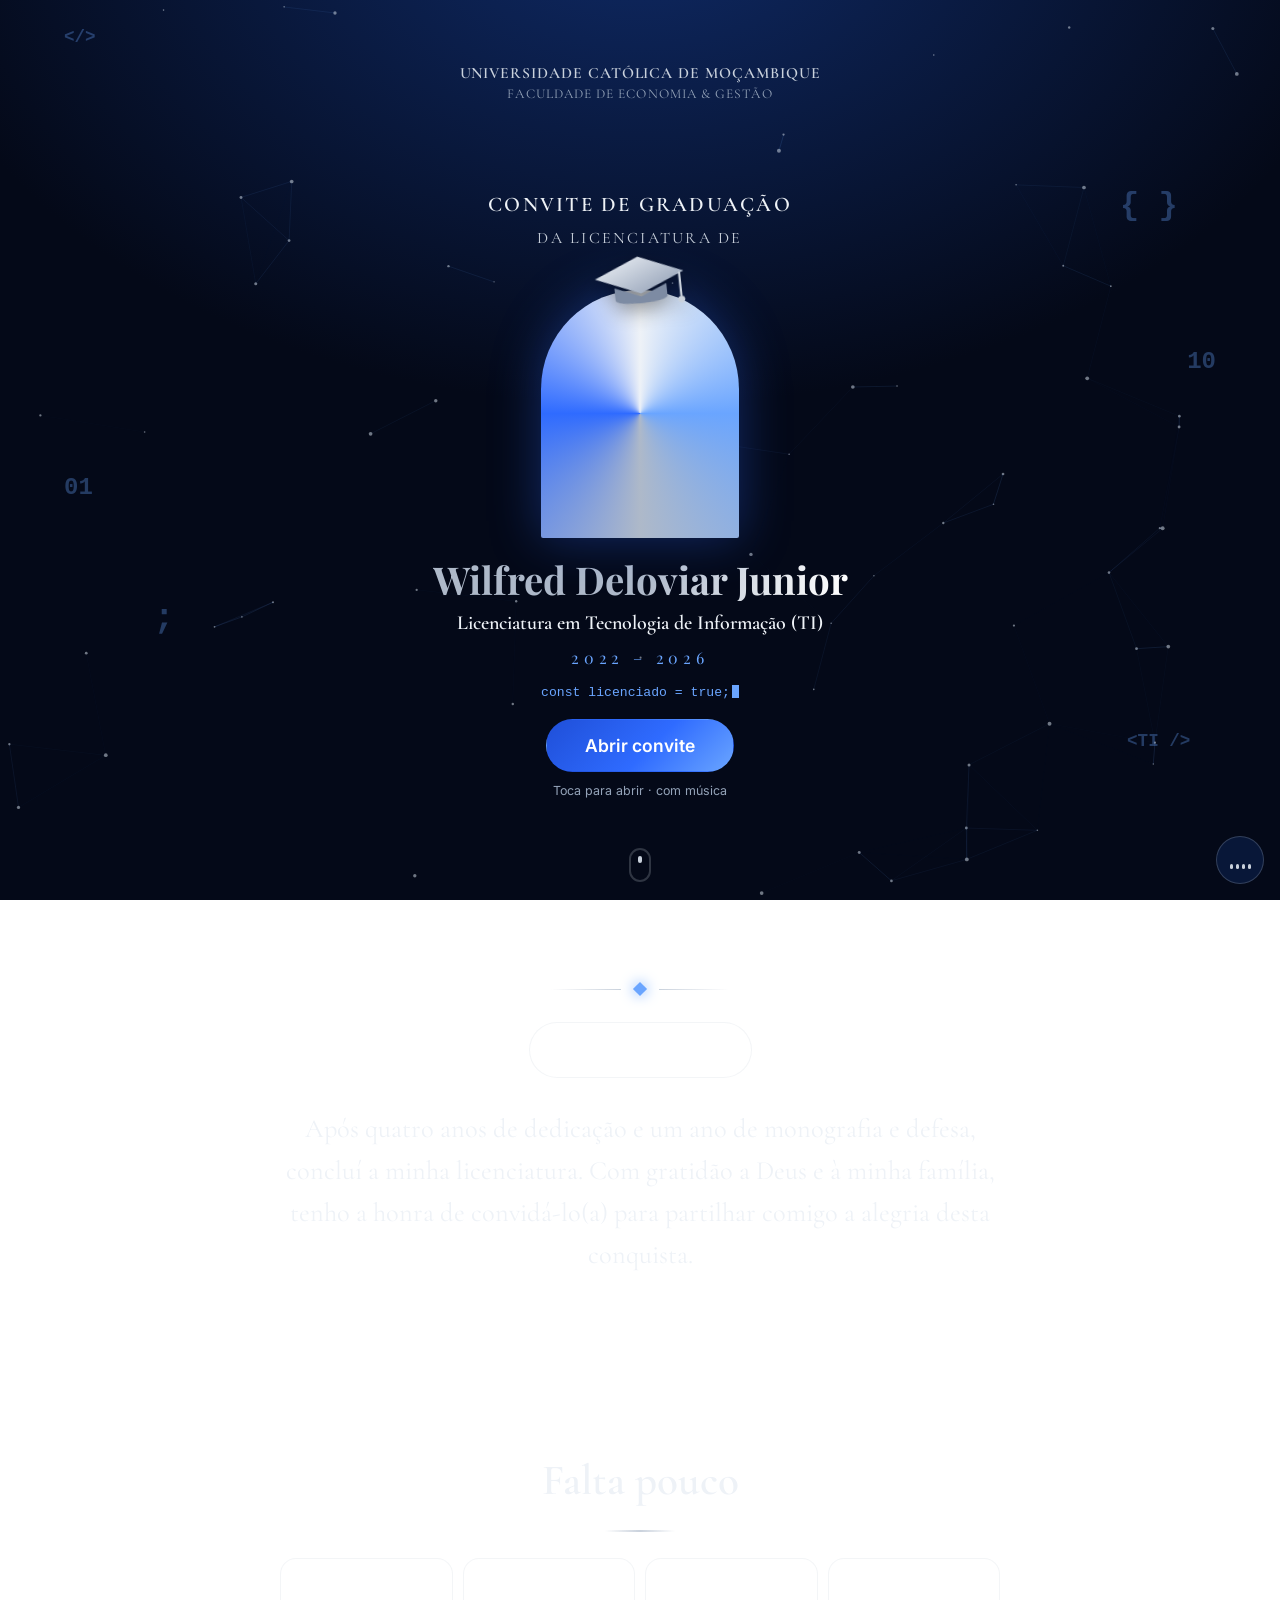
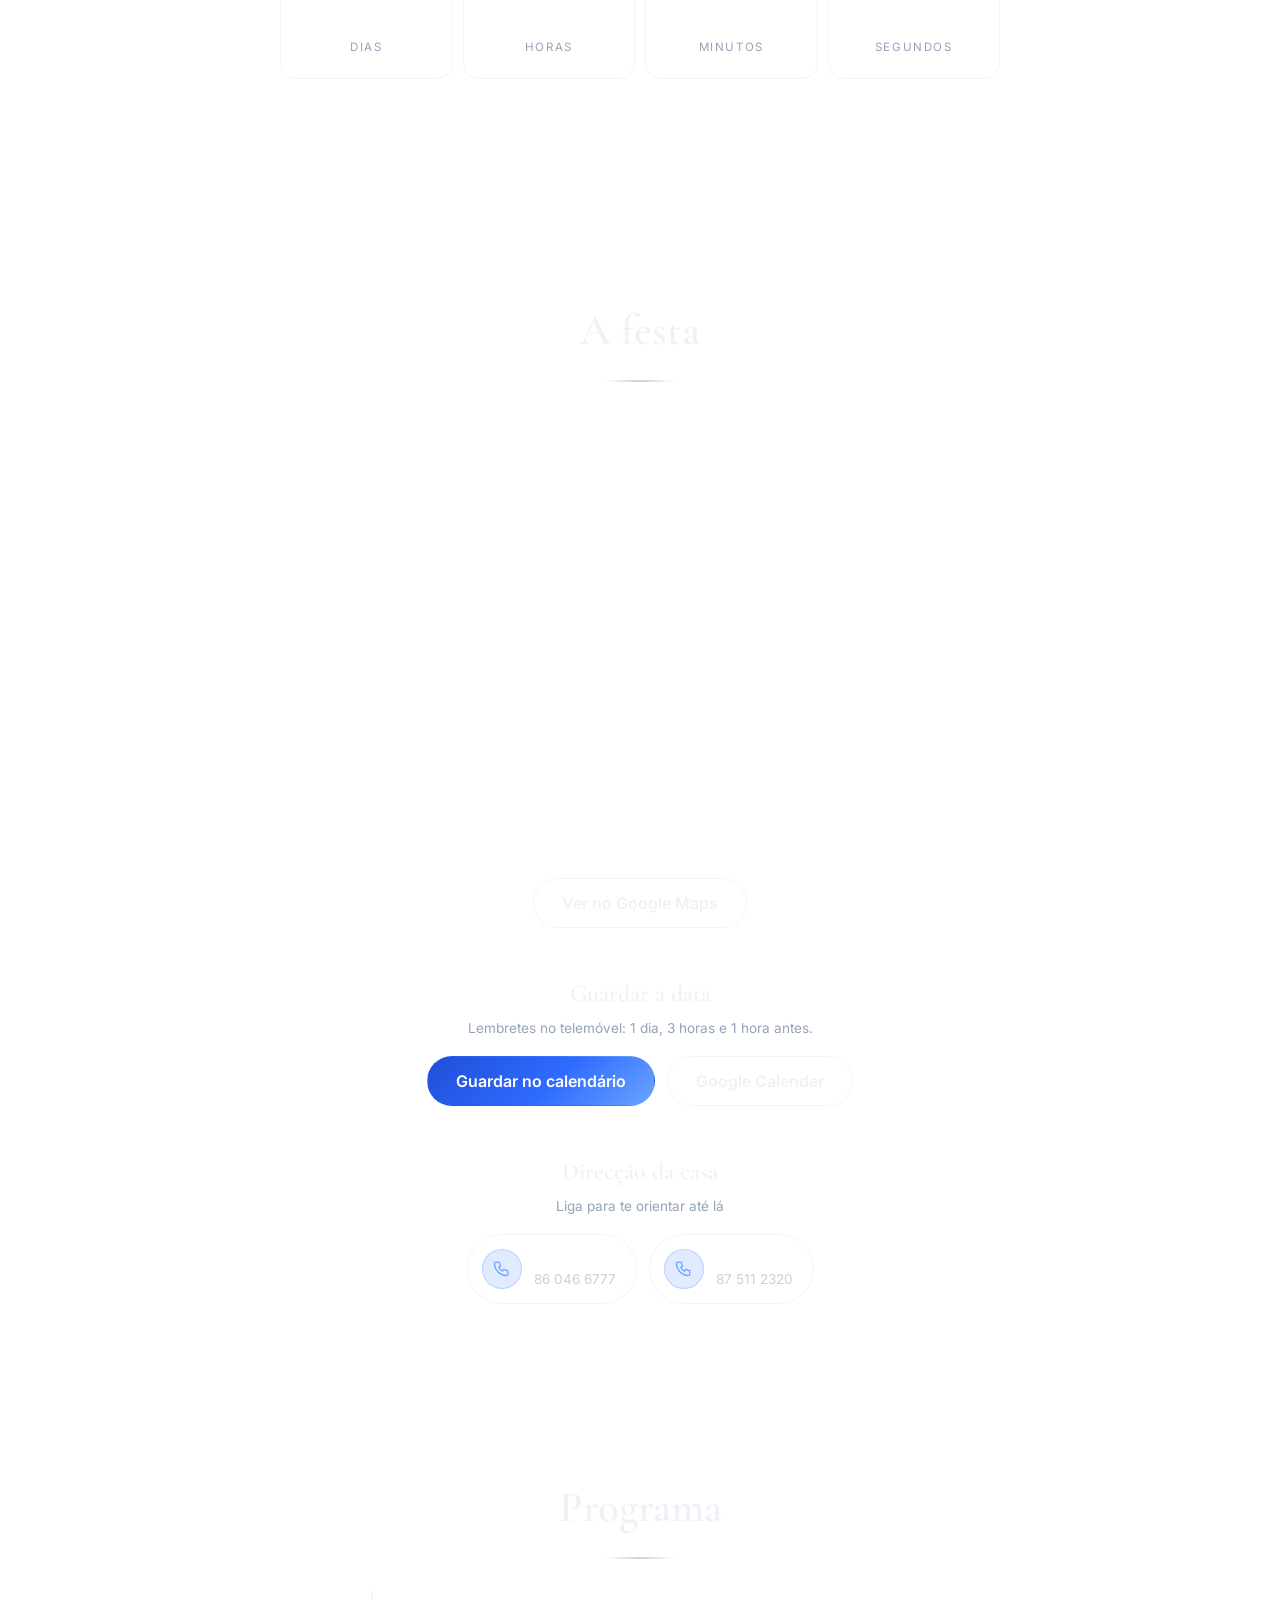
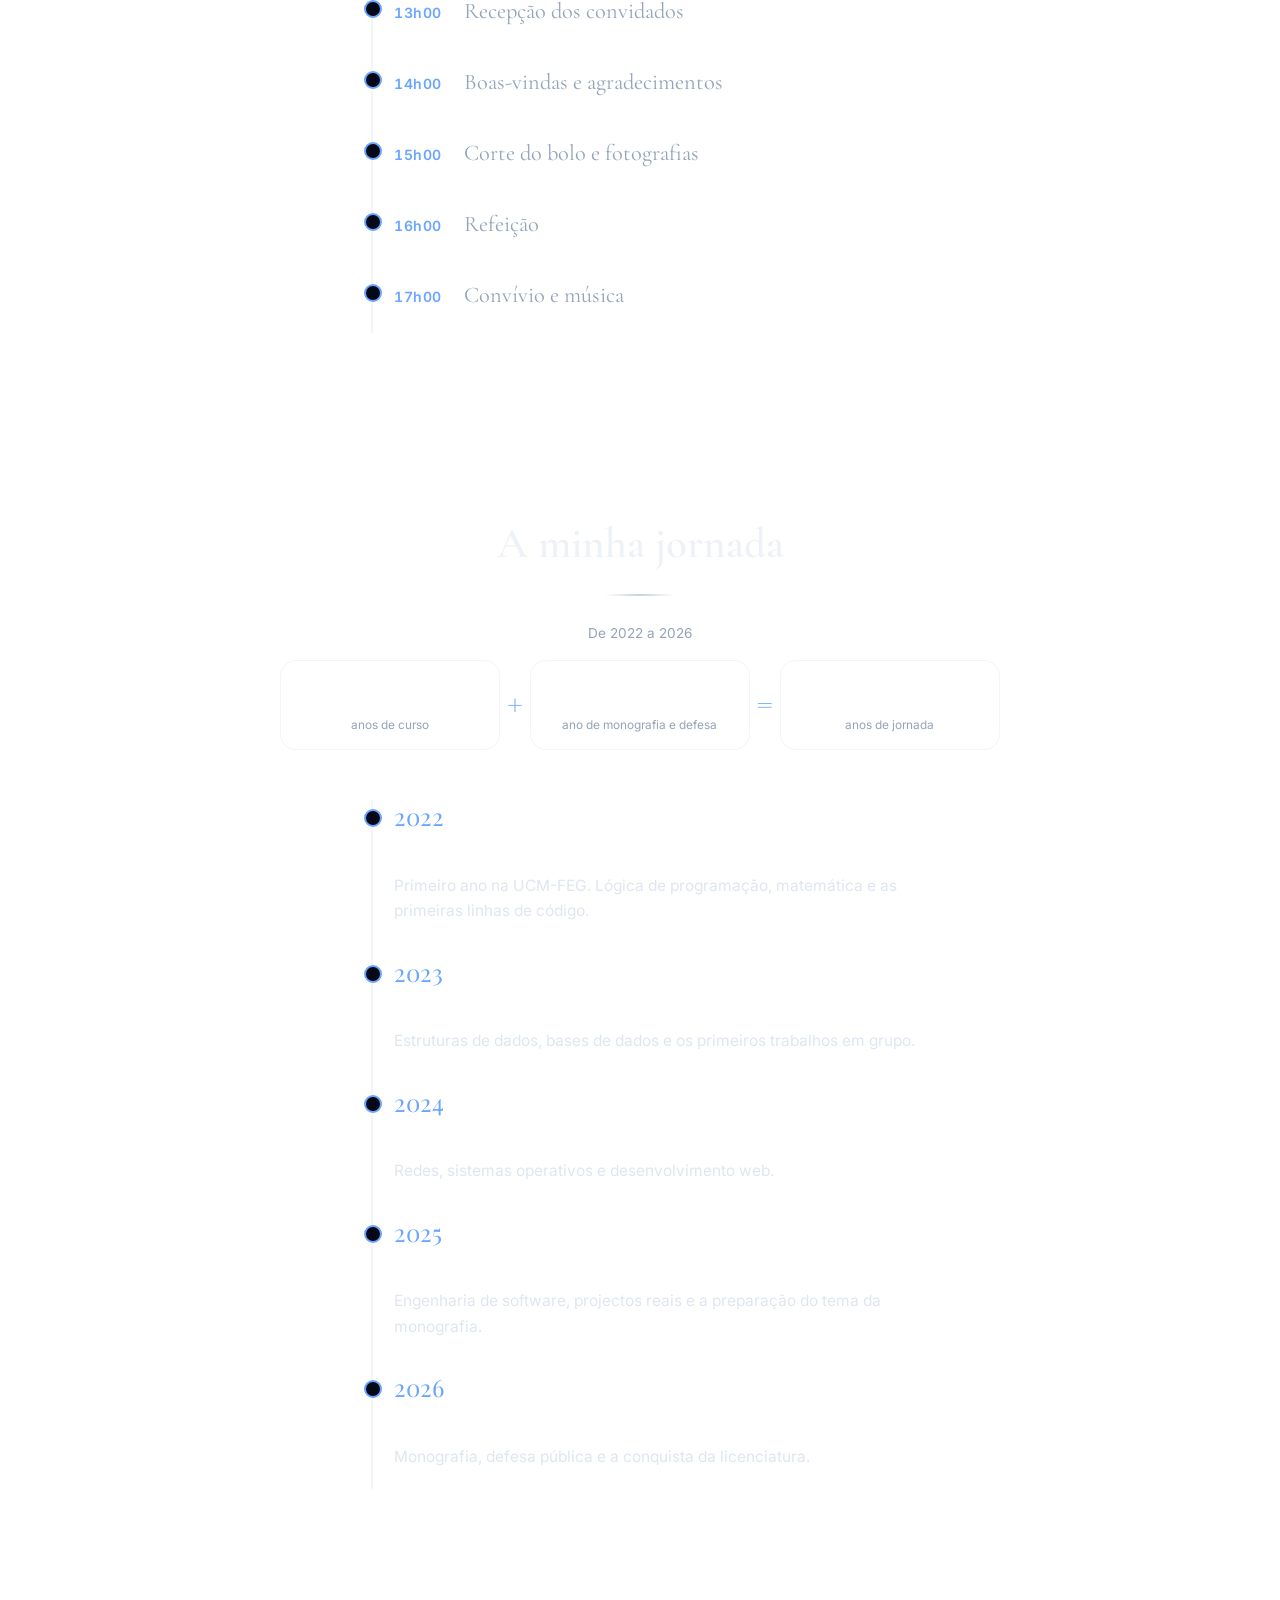
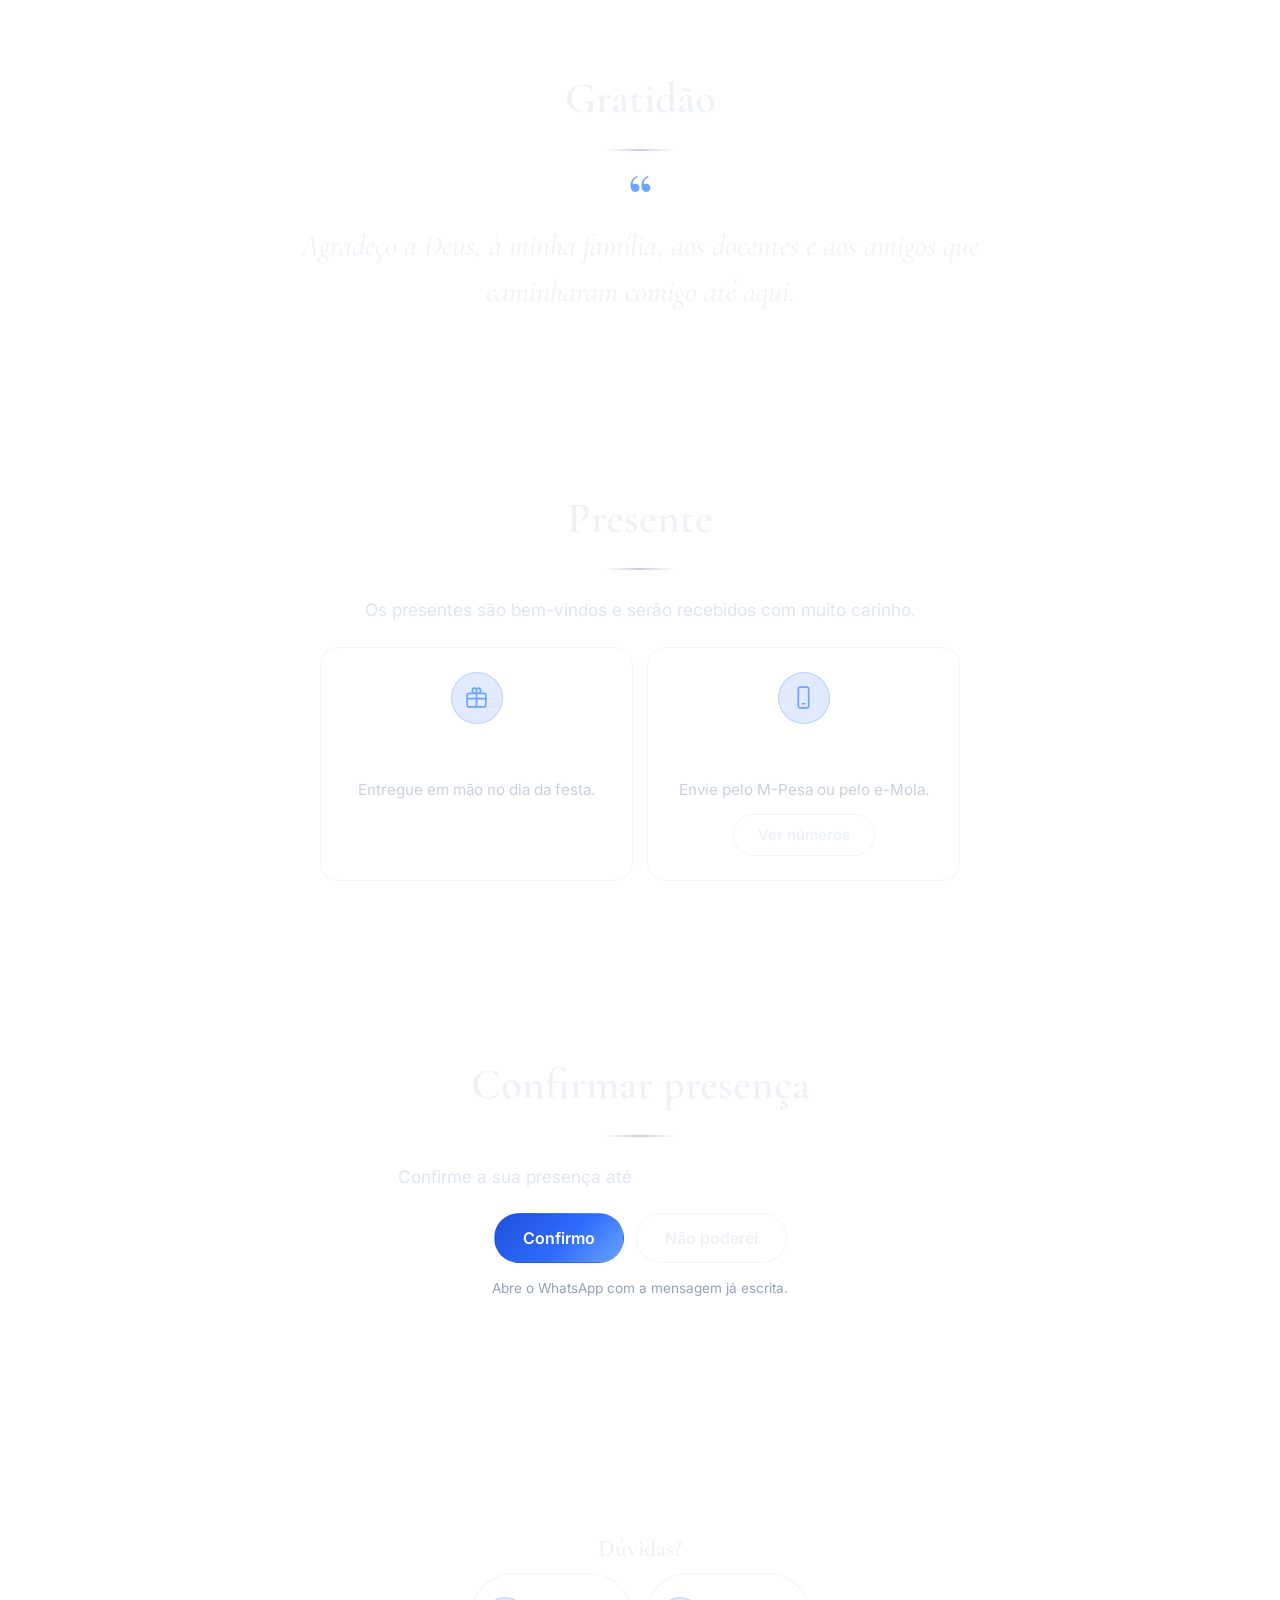
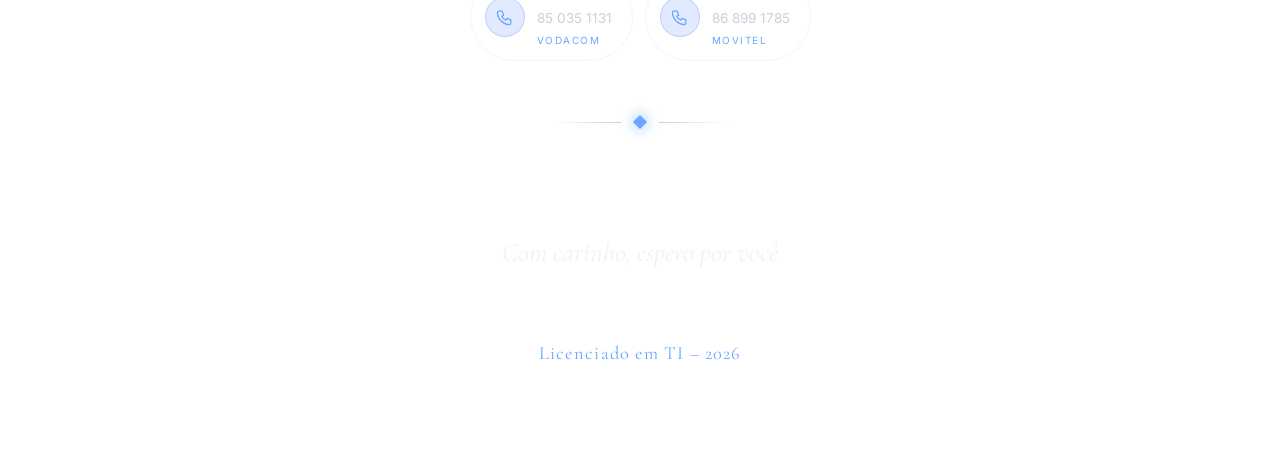
==== index.html @ 7000f52e "Add files via upload" ====
<!DOCTYPE html>
<html lang="pt">
<head>
<meta charset="utf-8">
<meta name="viewport" content="width=device-width, initial-scale=1, viewport-fit=cover">
<title>Convite de Graduação · Wilfred Deloviar Junior</title>
<meta name="description" content="Convite para a festa de graduação de Wilfred Deloviar Junior · Licenciatura em Tecnologia de Informação · UCM-FEG · Sábado, 17 de Outubro de 2026.">
<meta name="theme-color" content="#040918">
<meta name="robots" content="noindex, nofollow">
<meta property="og:type" content="website">
<meta property="og:locale" content="pt_PT">
<meta property="og:title" content="Convite de Graduação · Wilfred Deloviar Junior">
<meta property="og:description" content="Vem celebrar comigo a minha licenciatura em Tecnologia de Informação · Sábado, 17 de Outubro de 2026.">
<meta property="og:image" content="https://graduacao-wilfred.vercel.app/assets/og.png">
<meta property="og:image:width" content="1200">
<meta property="og:image:height" content="630">
<meta name="twitter:card" content="summary_large_image">
<link rel="preconnect" href="https://fonts.googleapis.com">
<link rel="preconnect" href="https://fonts.gstatic.com" crossorigin>
<link href="https://fonts.googleapis.com/css2?family=Cormorant+Garamond:wght@500;600;700&family=Inter:wght@400;500;600&family=Playfair+Display:wght@600;700&display=swap" rel="stylesheet">
<link rel="stylesheet" href="style.css">
</head>
<body>

<div class="progress"><i id="prog"></i></div>
<canvas id="bg" aria-hidden="true"></canvas>
<canvas id="confetti" aria-hidden="true"></canvas>
<audio id="audio" loop preload="auto"></audio>

<button class="music" id="musicBtn" hidden aria-label="Ligar ou desligar a música">
  <span class="eq"><i></i><i></i><i></i><i></i></span>
</button>

<!-- ============ PORTAS (só aparecem na transição da capa para o convite) ============ -->
<div class="portas" id="portas" aria-hidden="true">
  <div class="luz"><i class="brilho"></i><i class="feixe"></i></div>
  <div class="porta esq"><i class="puxador"></i></div>
  <div class="porta dir"><i class="puxador"></i></div>
  <i class="flash"></i>
</div>

<!-- ============ 1. CAPA (página inicial) ============ -->
<section class="capa" id="capa">
  <span class="ti ti-float t1">&lt;/&gt;</span>
  <span class="ti ti-float t2">{ }</span>
  <span class="ti ti-float t3">01</span>
  <span class="ti ti-float t4">&lt;TI /&gt;</span>
  <span class="ti ti-float t5">;</span>
  <span class="ti ti-float t6">10</span>

  <div class="capa-inner">
    <p class="inst-top"><span id="capaUni"></span><span id="capaFac"></span></p>
    <img class="logo" id="logo" alt="Logo da Universidade Católica de Moçambique">
    <p class="kicker"><span id="capaTitulo1"></span><span id="capaTitulo2"></span></p>

    <div class="moldura-wrap">
      <svg class="capelo" viewBox="0 0 120 80" aria-hidden="true">
        <defs>
          <linearGradient id="gc" x1="0" y1="0" x2="1" y2="1">
            <stop offset="0" stop-color="#eef2f7"/><stop offset="1" stop-color="#8d9bb2"/>
          </linearGradient>
        </defs>
        <path d="M26 44v16c0 9 68 9 68 0V44L60 58z" fill="#7d8ba3"/>
        <polygon points="60,6 118,30 60,54 2,30" fill="url(#gc)"/>
        <path d="M112 32v30" stroke="#c9d1dc" stroke-width="3" stroke-linecap="round"/>
        <circle cx="112" cy="67" r="4.5" fill="#c9d1dc"/>
      </svg>
      <div class="moldura"><img class="foto" id="fotoFormal" alt="Wilfred Deloviar Junior"></div>
    </div>

    <h1 class="nome shimmer" id="capaNome"></h1>
    <p class="curso" id="capaCurso"></p>
    <p class="anos" id="capaAnos"></p>
    <p class="ti codeline"><span id="codeline"></span><i class="cursor"></i></p>

    <button class="btn primary grande" id="abrir" type="button"><span>Abrir convite</span></button>
    <p class="hint">Toca para abrir · com música</p>
  </div>
  <div class="scroll-hint" aria-hidden="true"><i></i></div>
</section>

<main id="conteudo">

  <!-- ============ 2. CONVIDADO + ABERTURA ============ -->
  <section class="sec" id="convidado">
    <div class="ornamento reveal" aria-hidden="true"><i></i><b></b><i></i></div>
    <p class="guest reveal" style="--d:.1s"><span class="guest-label" id="guestLabel">Convidado:</span> <strong id="guestNome"></strong></p>
    <p class="abertura reveal" style="--d:.25s" id="abertura"></p>
  </section>

  <!-- ============ 3. CONTAGEM DECRESCENTE ============ -->
  <section class="sec" id="contagem">
    <h2 class="titulo reveal">Falta pouco</h2>
    <div class="cd reveal" style="--d:.15s" id="cdWrap">
      <div><b id="cdD">00</b><small>dias</small></div>
      <div><b id="cdH">00</b><small>horas</small></div>
      <div><b id="cdM">00</b><small>minutos</small></div>
      <div><b id="cdS">00</b><small>segundos</small></div>
    </div>
    <p class="feito" id="cdDone" hidden>A festa já começou!</p>
  </section>

  <!-- ============ 4. DATA, HORA E LOCAL ============ -->
  <section class="sec" id="detalhes">
    <h2 class="titulo reveal">A festa</h2>

    <div class="bilhete">
      <div class="tile tile-data reveal" style="--d:.05s">
        <small>Data</small>
        <span class="semana" id="dSemana"></span>
        <b class="dia" id="dDia"></b>
        <span class="mes" id="dMes"></span>
      </div>
      <div class="tile tile-hora reveal" style="--d:.15s">
        <small>Hora</small>
        <b class="hora" id="dHora"></b>
        <span class="mes">Início da festa</span>
      </div>
      <div class="tile tile-local reveal" style="--d:.25s">
        <small>Local</small>
        <ol class="rota tl" id="dRota"></ol>
      </div>
    </div>

    <div class="acoes reveal" style="--d:.1s;margin-top:22px">
      <a class="btn" id="mapaBtn" target="_blank" rel="noopener">Ver no Google Maps</a>
    </div>

    <h3 class="sub reveal">Guardar a data</h3>
    <p class="mini reveal" id="lembreteTexto"></p>
    <div class="acoes reveal">
      <button class="btn primary" id="btnCal" type="button"><span>Guardar no calendário</span></button>
      <a class="btn" id="btnGcal" target="_blank" rel="noopener">Google Calendar</a>
    </div>

    <h3 class="sub reveal">Direcção da casa</h3>
    <p class="mini reveal">Liga para te orientar até lá</p>
    <div class="contactos" id="contDirecao"></div>
  </section>

  <!-- ============ 5. PROGRAMA ============ -->
  <section class="sec" id="programa">
    <h2 class="titulo reveal">Programa</h2>
    <ol class="tl" id="progLista"></ol>
  </section>

  <!-- ============ 6. A MINHA JORNADA ============ -->
  <section class="sec" id="jornada">
    <h2 class="titulo reveal">A minha jornada</h2>
    <p class="mini reveal">De 2022 a 2026</p>
    <div class="stats" id="stats"></div>
    <div class="tl" id="jornadaLista"></div>
  </section>

  <!-- ============ 7. AGRADECIMENTO ============ -->
  <section class="sec" id="agradecimento">
    <h2 class="titulo reveal">Gratidão</h2>
    <p class="citacao reveal" style="--d:.15s" id="agradTexto"></p>
  </section>

  <!-- ============ 8. PRESENTE ============ -->
  <section class="sec" id="presente">
    <h2 class="titulo reveal">Presente</h2>
    <p class="texto reveal" style="--d:.1s" id="presenteTexto"></p>
    <div class="opcoes">
      <div class="opcao reveal" style="--d:.15s">
        <span class="ic"><svg viewBox="0 0 24 24"><rect x="3" y="8" width="18" height="13" rx="2"/><path d="M12 8v13M3 13h18M12 8c-2.5 0-4-1-4-2.5S9 3 10.5 3C12 3 12 5.5 12 8zM12 8c2.5 0 4-1 4-2.5S15 3 13.5 3C12 3 12 5.5 12 8z"/></svg></span>
        <b id="presFisTitulo"></b>
        <p id="presFisTexto"></p>
      </div>
      <div class="opcao reveal" style="--d:.25s">
        <span class="ic"><svg viewBox="0 0 24 24"><rect x="7" y="2" width="10" height="20" rx="2"/><path d="M11 18h2"/></svg></span>
        <b id="presDigTitulo"></b>
        <p id="presDigTexto"></p>
        <button class="btn" id="btnPresente" type="button" aria-expanded="false"><span id="presDigBotao"></span></button>
      </div>
    </div>
    <div class="pay" id="pay"></div>
  </section>

  <!-- ============ 9. CONFIRMAR PRESENÇA ============ -->
  <section class="sec" id="rsvp">
    <h2 class="titulo reveal">Confirmar presença</h2>
    <p class="texto reveal" style="--d:.1s"><span id="rsvpTexto"></span> <strong id="rsvpPrazo"></strong></p>
    <div class="botoes reveal" style="--d:.2s">
      <a class="btn primary" id="btnSim" target="_blank" rel="noopener">Confirmo</a>
      <a class="btn" id="btnNao" target="_blank" rel="noopener">Não poderei</a>
    </div>
    <p class="mini reveal" style="--d:.3s">Abre o WhatsApp com a mensagem já escrita.</p>
  </section>

  <!-- ============ 10. CONTACTOS E FIM ============ -->
  <section class="sec" id="fim">
    <h3 class="sub reveal">Dúvidas?</h3>
    <div class="contactos" id="contDuvidas"></div>
    <div class="ornamento reveal" aria-hidden="true"><i></i><b></b><i></i></div>
    <p class="final reveal" id="fraseFinal"></p>
    <p class="despedida reveal" id="despedida"></p>
    <div class="assin reveal" id="rodape"></div>
  </section>

</main>

<script src="config.js"></script>
<script src="app.js"></script>
</body>
</html>
---- style.css ----
/* ===== Convite de Graduação · azul escuro e prata ===== */
:root{
  --navy:#040918; --navy2:#0a1a3f; --blue:#2f6bff; --blue2:#6aa5ff;
  --silver:#c9d1dc; --silver2:#eef2f7; --ink:#dfe6f0; --muted:#94a3b8;
  --card:rgba(255,255,255,.05); --line:rgba(201,209,220,.22);
  --serif:'Cormorant Garamond',Georgia,serif;
  --display:'Playfair Display',Georgia,serif;
  --sans:'Inter',system-ui,-apple-system,'Segoe UI',sans-serif;
}
*{box-sizing:border-box;margin:0;padding:0}
html{scroll-behavior:smooth;overflow-x:clip}
body{
  background:radial-gradient(1200px 800px at 50% -10%,#0f2a66 0,var(--navy) 62%) fixed;
  color:var(--ink);font-family:var(--sans);line-height:1.65;
  overflow-x:clip;-webkit-font-smoothing:antialiased;
}
img{max-width:100%;display:block}
a{color:inherit}

#bg,#confetti{position:fixed;inset:0;width:100%;height:100%;pointer-events:none}
#bg{z-index:0}
#confetti{z-index:130}

.progress{position:fixed;top:0;left:0;right:0;height:3px;z-index:50;background:transparent}
.progress i{display:block;height:100%;width:0;background:linear-gradient(90deg,var(--blue),var(--silver2))}

/* ---------- toques de TI (desligam com toquesTI:false) ---------- */
body:not(.com-ti) .ti{display:none!important}
.ti-float{
  position:absolute;font-family:ui-monospace,Menlo,Consolas,monospace;
  color:rgba(106,165,255,.32);font-size:1.5rem;font-weight:600;
  animation:float 7s ease-in-out infinite;pointer-events:none;
}
.t1{top:2.5%;left:5%;font-size:1.1rem}.t2{top:20%;right:8%;animation-delay:-2s;font-size:2rem}
.t3{top:52%;left:5%;animation-delay:-4s}.t4{bottom:16%;right:7%;animation-delay:-1s;font-size:1.1rem}
.t5{bottom:28%;left:12%;animation-delay:-3s;font-size:2.2rem}.t6{top:38%;right:5%;animation-delay:-5s}
.codeline{
  font-family:ui-monospace,Menlo,Consolas,monospace;font-size:.82rem;
  color:var(--blue2);min-height:1.4em;margin-top:2px;
}
.cursor{display:inline-block;width:7px;height:1em;background:var(--blue2);margin-left:2px;vertical-align:-2px;animation:blink 1s steps(1) infinite}

/* ---------- capa (página inicial) ---------- */
.capa{
  position:relative;z-index:1;min-height:100svh;display:flex;align-items:center;justify-content:center;
  text-align:center;padding:30px 20px 64px;overflow:hidden;
}
.capa-inner{max-width:560px;width:100%;display:flex;flex-direction:column;align-items:center;gap:9px;animation:subir 1s cubic-bezier(.2,.7,.2,1) both}
.logo{width:68px;height:68px;object-fit:contain;filter:drop-shadow(0 4px 16px rgba(47,107,255,.5));animation:float 5s ease-in-out infinite}
.kicker{display:flex;flex-direction:column;align-items:center;gap:2px;font-family:var(--serif);letter-spacing:.14em;text-transform:uppercase;color:var(--silver);white-space:nowrap}
.kicker span:first-child{font-size:clamp(.95rem,4.8vw,1.3rem);font-weight:600;color:var(--silver2)}
.kicker span:last-child{font-size:clamp(.78rem,3.6vw,1rem)}

.moldura-wrap{position:relative;margin:30px 0 4px}
.capelo{position:absolute;top:-38px;left:50%;width:92px;z-index:3;transform:translateX(-50%) rotate(-6deg);animation:capfloat 4s ease-in-out infinite;filter:drop-shadow(0 6px 10px rgba(0,0,0,.45))}
.moldura{
  position:relative;width:min(52vw,220px,22svh);aspect-ratio:4/5;overflow:hidden;
  border-radius:999px 999px 20px 20px;box-shadow:0 0 50px rgba(47,107,255,.35);
}
.moldura::before{
  content:"";position:absolute;inset:-50%;
  background:conic-gradient(from 0deg,#eef2f7,#6aa5ff,#aeb9c9,#2f6bff,#eef2f7);
  animation:rot 7s linear infinite;
}
.foto{position:absolute;inset:4px;width:calc(100% - 8px);height:calc(100% - 8px);object-fit:cover;border-radius:996px 996px 16px 16px;background:#0a1a3f}

.nome{font-family:var(--display);font-size:clamp(1.15rem,5.9vw,2.4rem);line-height:1.15;font-weight:700;margin-top:6px;white-space:nowrap}
.shimmer{
  background:linear-gradient(100deg,#aeb9c9 20%,#ffffff 40%,#aeb9c9 60%);background-size:250% 100%;
  -webkit-background-clip:text;background-clip:text;color:transparent;animation:shine 4.5s linear infinite;
}
.curso{font-family:var(--serif);font-size:clamp(.72rem,3.8vw,1.25rem);line-height:1.3;font-weight:600;color:var(--silver2);white-space:nowrap}
.inst-top{display:flex;flex-direction:column;align-items:center;gap:3px;font-family:var(--serif);line-height:1.2;text-transform:uppercase;color:var(--silver);white-space:nowrap}
.inst-top span:first-child{font-size:clamp(.6rem,3.1vw,.98rem);letter-spacing:.06em;font-weight:600}
.inst-top span:last-child{font-size:clamp(.54rem,2.8vw,.84rem);letter-spacing:.08em;color:var(--muted)}
.anos{font-family:var(--display);color:var(--blue2);letter-spacing:.3em;font-size:1rem}
.hint{font-size:.78rem;color:var(--muted)}
.scroll-hint{position:absolute;bottom:18px;left:50%;width:22px;height:34px;border:2px solid var(--line);border-radius:14px;transform:translateX(-50%)}
.scroll-hint i{position:absolute;top:6px;left:50%;width:4px;height:7px;margin-left:-2px;border-radius:2px;background:var(--silver);animation:scrolly 1.8s infinite}

/* ---------- botões ---------- */
.btn{
  position:relative;overflow:hidden;display:inline-flex;align-items:center;justify-content:center;gap:8px;
  padding:14px 28px;border-radius:999px;border:1px solid var(--line);background:rgba(255,255,255,.06);
  color:var(--silver2);font:600 1rem var(--sans);text-decoration:none;cursor:pointer;
  transition:transform .2s,box-shadow .25s,background .25s;-webkit-tap-highlight-color:transparent;
}
.btn:hover{transform:translateY(-2px);box-shadow:0 10px 30px rgba(47,107,255,.35);background:rgba(255,255,255,.1)}
.btn:active{transform:scale(.97)}
.btn.primary{background:linear-gradient(135deg,#1f4fd8,#2f6bff 55%,#6aa5ff);border-color:transparent;color:#fff}
.btn.primary::after{
  content:"";position:absolute;top:0;left:-60%;width:40%;height:100%;
  background:linear-gradient(100deg,transparent,rgba(255,255,255,.4),transparent);
  transform:skewX(-20deg);animation:btnshine 3.6s infinite;
}
.btn.grande{padding:15px 38px;font-size:1.1rem;margin-top:6px;animation:glow 2.6s ease-in-out infinite}

/* ---------- secções ---------- */
.sec{position:relative;z-index:1;max-width:760px;margin:0 auto;padding:84px 20px;text-align:center}
.titulo{font-family:var(--serif);font-size:clamp(1.9rem,6.5vw,2.7rem);font-weight:600;color:var(--silver2);margin-bottom:26px}
.titulo::after{content:"";display:block;width:70px;height:2px;margin:14px auto 0;background:linear-gradient(90deg,transparent,var(--silver),transparent)}
.sub{font-family:var(--serif);font-size:1.5rem;font-weight:600;color:var(--silver2);margin:46px 0 4px}
.mini{font-size:.85rem;color:var(--muted);margin-bottom:16px}
.texto{font-size:1.08rem;color:var(--ink);margin-bottom:22px}
.texto strong{color:#fff}

.ornamento{display:flex;align-items:center;justify-content:center;gap:14px;margin:0 auto 28px}
.ornamento i{width:70px;height:1px;background:linear-gradient(90deg,transparent,var(--silver))}
.ornamento i:last-child{background:linear-gradient(270deg,transparent,var(--silver))}
.ornamento b{width:10px;height:10px;background:var(--blue2);transform:rotate(45deg);box-shadow:0 0 14px var(--blue2)}

.guest{display:inline-block;padding:10px 24px;border:1px solid var(--line);border-radius:999px;background:var(--card);font-size:1.05rem;margin-bottom:30px}
.guest-label{color:var(--muted)}
.guest strong{font-family:var(--display);font-size:1.25rem;color:#fff;margin-left:4px}
.abertura{font-family:var(--serif);font-size:clamp(1.3rem,4.6vw,1.65rem);line-height:1.6;color:var(--silver2)}

/* contagem */
.cd{display:grid;grid-template-columns:repeat(4,1fr);gap:10px}
.cd>div{background:var(--card);border:1px solid var(--line);border-radius:16px;padding:20px 4px;backdrop-filter:blur(6px)}
.cd b{display:block;font-family:var(--display);font-size:clamp(1.9rem,9vw,3rem);line-height:1.1;color:#fff;font-variant-numeric:tabular-nums}
.cd small{font-size:.72rem;letter-spacing:.14em;text-transform:uppercase;color:var(--muted)}
.pop{animation:pop .35s ease}
.feito{font-family:var(--serif);font-size:1.8rem;color:#fff}

.ic{width:52px;height:52px;border-radius:50%;display:grid;place-items:center;background:rgba(47,107,255,.14);border:1px solid rgba(106,165,255,.35)}
.ic svg{width:25px;height:25px;stroke:var(--blue2);fill:none;stroke-width:1.6;stroke-linecap:round;stroke-linejoin:round}

/* contactos */
.contactos{display:flex;flex-wrap:wrap;gap:12px;justify-content:center}
.contacto{display:flex;align-items:center;gap:12px;padding:12px 20px 12px 14px;background:var(--card);border:1px solid var(--line);border-radius:999px;text-decoration:none;text-align:left;transition:transform .2s,border-color .2s}
.contacto:hover{transform:translateY(-2px);border-color:var(--blue2)}
.contacto .ic{width:40px;height:40px}.contacto .ic svg{width:19px;height:19px}
.contacto b{display:block;font-size:.95rem;color:#fff;line-height:1.2}
.contacto small{font-size:.85rem;color:var(--silver)}
.contacto .op{display:block;margin-top:1px;font-size:.62rem;letter-spacing:.16em;text-transform:uppercase;color:var(--blue2)}

/* linhas do tempo (programa, jornada e local): os pontos acendem ao rolar */
.tl{--lt:6px;--lb:6px;position:relative;list-style:none;padding-left:34px;text-align:left;max-width:560px;margin:0 auto}
.tl::before,.tl::after{content:"";position:absolute;left:11px;top:var(--lt);bottom:var(--lb);width:2px;border-radius:2px}
.tl::before{background:var(--line)}
.tl::after{background:linear-gradient(var(--blue2),var(--silver2));transform-origin:top;transform:scaleY(var(--p,0))}
.tl>*{position:relative;padding:8px 0 26px}
.tl>*::before{
  content:"";position:absolute;left:-30px;top:15px;width:14px;height:14px;border-radius:50%;
  background:var(--navy);border:2px solid var(--blue2);transition:background .5s,transform .5s;
}
.tl>*.on::before{background:var(--blue2);transform:scale(1.15);box-shadow:0 0 0 6px rgba(106,165,255,.15)}
#progLista li{display:flex;align-items:baseline;gap:14px;font-family:var(--serif);font-size:1.4rem;color:var(--silver2)}
#progLista li span{flex:none;min-width:3.5rem;font-family:var(--sans);font-size:.88rem;font-weight:600;color:var(--blue2);letter-spacing:.04em;font-variant-numeric:tabular-nums}
#progLista li em{font-style:normal;transition:color .5s}
#progLista li:not(.on) em{color:var(--muted)}
.j-ano{font-family:var(--display);font-size:1.5rem;color:var(--blue2);line-height:1.2}
.j-tit{font-family:var(--serif);font-size:1.35rem;color:#fff;margin:2px 0 4px}
.j-txt{font-size:.97rem;color:var(--ink)}
.stats{display:flex;align-items:stretch;justify-content:center;gap:6px;margin:0 0 44px}
.stats>div{flex:1 1 0;min-width:0;background:var(--card);border:1px solid var(--line);border-radius:16px;padding:16px 6px}
.stats .op{flex:none;align-self:center;width:1.1rem;text-align:center;font-family:var(--display);font-size:1.7rem;line-height:1;color:var(--blue2)}
.stats b{display:block;font-family:var(--display);font-size:2.2rem;color:#fff;line-height:1.1}
.stats small{font-size:.74rem;color:var(--muted);line-height:1.3;display:block;margin-top:2px}

/* citação */
.citacao{font-family:var(--serif);font-style:italic;font-size:clamp(1.4rem,5vw,1.85rem);line-height:1.55;color:var(--silver2)}
.citacao::before{content:"“";display:block;font-family:var(--display);font-style:normal;font-size:4rem;line-height:.6;color:var(--blue2);margin-bottom:8px}

/* presente */
.opcoes{display:grid;grid-template-columns:repeat(auto-fit,minmax(240px,1fr));gap:14px;max-width:640px;margin:0 auto}
.opcao{display:flex;flex-direction:column;align-items:center;gap:6px;padding:24px 18px;background:var(--card);border:1px solid var(--line);border-radius:18px;backdrop-filter:blur(6px)}
.opcao b{font-family:var(--serif);font-size:1.35rem;font-weight:600;color:#fff;margin-top:6px}
.opcao p{font-size:.95rem;color:var(--silver);margin-bottom:6px}
.opcao .btn{margin-top:auto;padding:11px 24px;font-size:.92rem}
.pay{display:grid;gap:12px;max-height:0;opacity:0;overflow:hidden;transition:max-height .7s ease,opacity .6s ease,margin .6s;max-width:420px;margin:0 auto}
.pay.open{max-height:560px;opacity:1;margin-top:24px}
.pay-card{display:flex;align-items:center;justify-content:space-between;gap:12px;padding:16px 18px;text-align:left;background:var(--card);border:1px solid var(--line);border-radius:16px}
.pay-card small{display:block;font-size:.72rem;letter-spacing:.14em;text-transform:uppercase;color:var(--muted)}
.pay-card b{display:block;font-family:var(--display);font-size:1.25rem;color:#fff;letter-spacing:.04em}
.pay-card em{font-style:normal;font-size:.82rem;color:var(--silver)}
.pay-card .btn{padding:10px 18px;font-size:.88rem}

.botoes{display:flex;flex-wrap:wrap;gap:12px;justify-content:center;margin-bottom:14px}

/* final */
.final{font-family:var(--serif);font-size:clamp(1.6rem,6vw,2.2rem);font-weight:600;color:#fff;line-height:1.35;margin-top:6px}
.despedida{margin-top:28px;font-family:var(--serif);font-style:italic;font-size:clamp(1.35rem,5.4vw,1.7rem);color:var(--silver2)}
.assin{margin-top:14px;display:flex;flex-direction:column;align-items:center;gap:4px}
.assin span:nth-child(1){font-family:var(--display);font-size:clamp(1.2rem,5.6vw,1.7rem);font-weight:600;color:#fff;white-space:nowrap}
.assin span:nth-child(2){font-family:var(--serif);font-size:1.15rem;letter-spacing:.06em;color:var(--blue2)}
.contactos+.ornamento{margin-top:56px}

/* data, hora e local */
.bilhete{display:grid;grid-template-columns:1fr 1fr;gap:12px}
.tile{display:flex;flex-direction:column;align-items:center;justify-content:center;gap:2px;padding:20px 10px 22px;background:var(--card);border:1px solid var(--line);border-radius:22px;backdrop-filter:blur(6px);transition:border-color .25s,transform .25s}
.tile:hover{border-color:var(--blue2);transform:translateY(-3px)}
.tile small{font-size:.72rem;letter-spacing:.18em;text-transform:uppercase;color:var(--muted);margin-bottom:6px}
.semana{font-family:var(--serif);font-size:1.2rem;font-weight:600;line-height:1.1;color:var(--silver)}
.dia{font-family:var(--display);font-size:clamp(3.6rem,18vw,4.6rem);font-weight:700;line-height:1;color:#fff}
.hora{font-family:var(--display);font-size:clamp(2.4rem,11vw,3.2rem);font-weight:700;line-height:1;color:#fff;margin:auto 0}
.mes{font-size:.82rem;letter-spacing:.08em;color:var(--muted)}
.tile-local{grid-column:1/-1;align-items:stretch;padding:20px 22px 22px}
.tile-local small{text-align:center}
.rota.tl{--lb:40px;width:fit-content;max-width:100%;margin:8px auto 0}
.rota.tl>li{padding:6px 0 20px}
.rota.tl>li:last-child{padding-bottom:0}
.rota.tl>li::before{top:12px}
.rota b{display:block;font-family:var(--serif);font-size:1.35rem;font-weight:600;line-height:1.25;color:var(--silver2);transition:color .5s}
.rota li:not(.on) b{color:var(--muted)}
.rota li:last-child b{font-size:1.5rem}
.rota li:last-child.on b{color:#fff}
.rota em{display:block;font-style:normal;font-size:.88rem;letter-spacing:.04em;color:var(--muted)}
.acoes{display:flex;flex-wrap:wrap;gap:12px;justify-content:center}

/* ---------- transição de portas (capa -> convite) ---------- */
.portas{position:fixed;inset:0;z-index:120;overflow:hidden;perspective:1700px;visibility:hidden;pointer-events:none;touch-action:none}
.portas.on{visibility:visible;pointer-events:auto}
.luz{position:absolute;inset:0;opacity:0;pointer-events:none;background:#02050f}
.brilho{position:absolute;left:50%;top:50%;width:150vmax;height:150vmax;margin:-75vmax 0 0 -75vmax;border-radius:50%;
  background:radial-gradient(circle,#fff 0%,#e6efff 9%,#9fc3ff 20%,rgba(47,107,255,.55) 38%,rgba(47,107,255,0) 62%)}
.feixe{position:absolute;left:50%;top:-5%;bottom:-5%;width:34vmin;margin-left:-17vmin;
  background:linear-gradient(90deg,rgba(255,255,255,0),rgba(255,255,255,.95) 50%,rgba(255,255,255,0));filter:blur(10px)}
.porta{position:absolute;top:0;bottom:0;width:50%;will-change:transform;
  background:linear-gradient(90deg,rgba(255,255,255,.07),rgba(255,255,255,0) 26%),linear-gradient(180deg,#0b1d47 0%,#071331 55%,#040b22 100%);
  box-shadow:inset 0 0 70px rgba(0,0,0,.55)}
.porta::before{content:"";position:absolute;inset:clamp(12px,3.2vw,26px);border:1px solid rgba(201,209,220,.4);border-radius:6px}
.porta::after{content:"";position:absolute;inset:clamp(26px,6.4vw,48px);border:1px solid rgba(106,165,255,.22);border-radius:3px}
.porta.esq{left:0;transform-origin:0 50%;border-right:1px solid rgba(201,209,220,.5)}
.porta.dir{right:0;transform-origin:100% 50%;border-left:1px solid rgba(201,209,220,.5)}
.puxador{position:absolute;top:50%;width:9px;height:84px;margin-top:-42px;border-radius:6px;background:linear-gradient(180deg,#f3f6fb,#8d9bb2);box-shadow:0 0 14px rgba(201,209,220,.4);z-index:2}
.esq .puxador{right:clamp(18px,4.4vw,36px)}
.dir .puxador{left:clamp(18px,4.4vw,36px)}
.flash{position:absolute;inset:0;z-index:6;background:#fff;opacity:0;pointer-events:none}

/* 1) as portas deslizam e fecham sobre a capa */
.portas.fechando .porta.esq{animation:fechaEsq .85s cubic-bezier(.55,0,.25,1) both}
.portas.fechando .porta.dir{animation:fechaDir .85s cubic-bezier(.55,0,.25,1) both}
/* 2) com as portas fechadas a página salta para o convite; as portas abrem e a luz sobe */
.portas.abrindo{animation:portasFim .5s ease 2.35s forwards}
.portas.abrindo .porta.esq{animation:abreEsq 2s cubic-bezier(.65,.02,.2,1) both}
.portas.abrindo .porta.dir{animation:abreDir 2s cubic-bezier(.65,.02,.2,1) both}
.portas.abrindo .luz{animation:luzTudo 2.7s ease forwards}
.portas.abrindo .brilho{animation:brilhoCresce 2.2s ease-out both}
.portas.abrindo .flash{animation:flashLuz 1.2s ease-in-out 1s forwards}
@keyframes fechaEsq{from{transform:translateX(-101%)}to{transform:translateX(0)}}
@keyframes fechaDir{from{transform:translateX(101%)}to{transform:translateX(0)}}
@keyframes abreEsq{from{transform:translateX(0)}to{transform:rotateY(104deg)}}
@keyframes abreDir{from{transform:translateX(0)}to{transform:rotateY(-104deg)}}
@keyframes luzTudo{0%{opacity:0}12%{opacity:1}68%{opacity:1}100%{opacity:0}}
@keyframes brilhoCresce{from{transform:scale(.35)}to{transform:scale(1.1)}}
@keyframes flashLuz{0%{opacity:0}50%{opacity:.6}100%{opacity:0}}
@keyframes portasFim{to{opacity:0}}

/* música */
.music{
  position:fixed;right:16px;bottom:calc(16px + env(safe-area-inset-bottom));z-index:55;width:48px;height:48px;border-radius:50%;
  border:1px solid var(--line);background:rgba(10,26,63,.85);backdrop-filter:blur(8px);cursor:pointer;display:grid;place-items:center;
}
.eq{display:flex;gap:3px;align-items:flex-end;height:18px}
.eq i{width:3px;height:5px;border-radius:2px;background:var(--silver)}
.music.on .eq i{background:var(--blue2);animation:eq 1s ease-in-out infinite}
.music.on .eq i:nth-child(2){animation-delay:-.3s}.music.on .eq i:nth-child(3){animation-delay:-.6s}.music.on .eq i:nth-child(4){animation-delay:-.15s}

/* revelar ao descer */
.reveal{opacity:0;transform:translateY(30px);transition:opacity .9s cubic-bezier(.2,.7,.2,1) var(--d,0s),transform .9s cubic-bezier(.2,.7,.2,1) var(--d,0s)}
.reveal.in{opacity:1;transform:none}
.tl>.reveal{transform:translateX(-22px)}
.tl>.reveal.in{transform:none}

/* animações */
@keyframes subir{from{opacity:0;transform:translateY(16px)}to{opacity:1;transform:none}}
@keyframes float{0%,100%{transform:translateY(0)}50%{transform:translateY(-12px)}}
@keyframes capfloat{0%,100%{transform:translateX(-50%) rotate(-6deg) translateY(0)}50%{transform:translateX(-50%) rotate(4deg) translateY(-7px)}}
@keyframes rot{to{transform:rotate(360deg)}}
@keyframes shine{from{background-position:150% 0}to{background-position:-100% 0}}
@keyframes btnshine{0%{left:-60%}55%,100%{left:130%}}
@keyframes glow{0%,100%{box-shadow:0 0 0 0 rgba(47,107,255,.5)}50%{box-shadow:0 0 0 14px rgba(47,107,255,0)}}
@keyframes pop{0%{transform:scale(1)}40%{transform:scale(1.14);color:var(--blue2)}100%{transform:scale(1)}}
@keyframes blink{50%{opacity:0}}
@keyframes scrolly{0%{transform:translateY(0);opacity:1}100%{transform:translateY(12px);opacity:0}}
@keyframes eq{0%,100%{height:4px}50%{height:18px}}

@media(prefers-reduced-motion:reduce){
  html{scroll-behavior:auto}
  *,*::before,*::after{animation:none!important;transition:none!important}
  .reveal,.tl>.reveal{opacity:1;transform:none}
  .tl::after{transform:scaleY(1)}
}
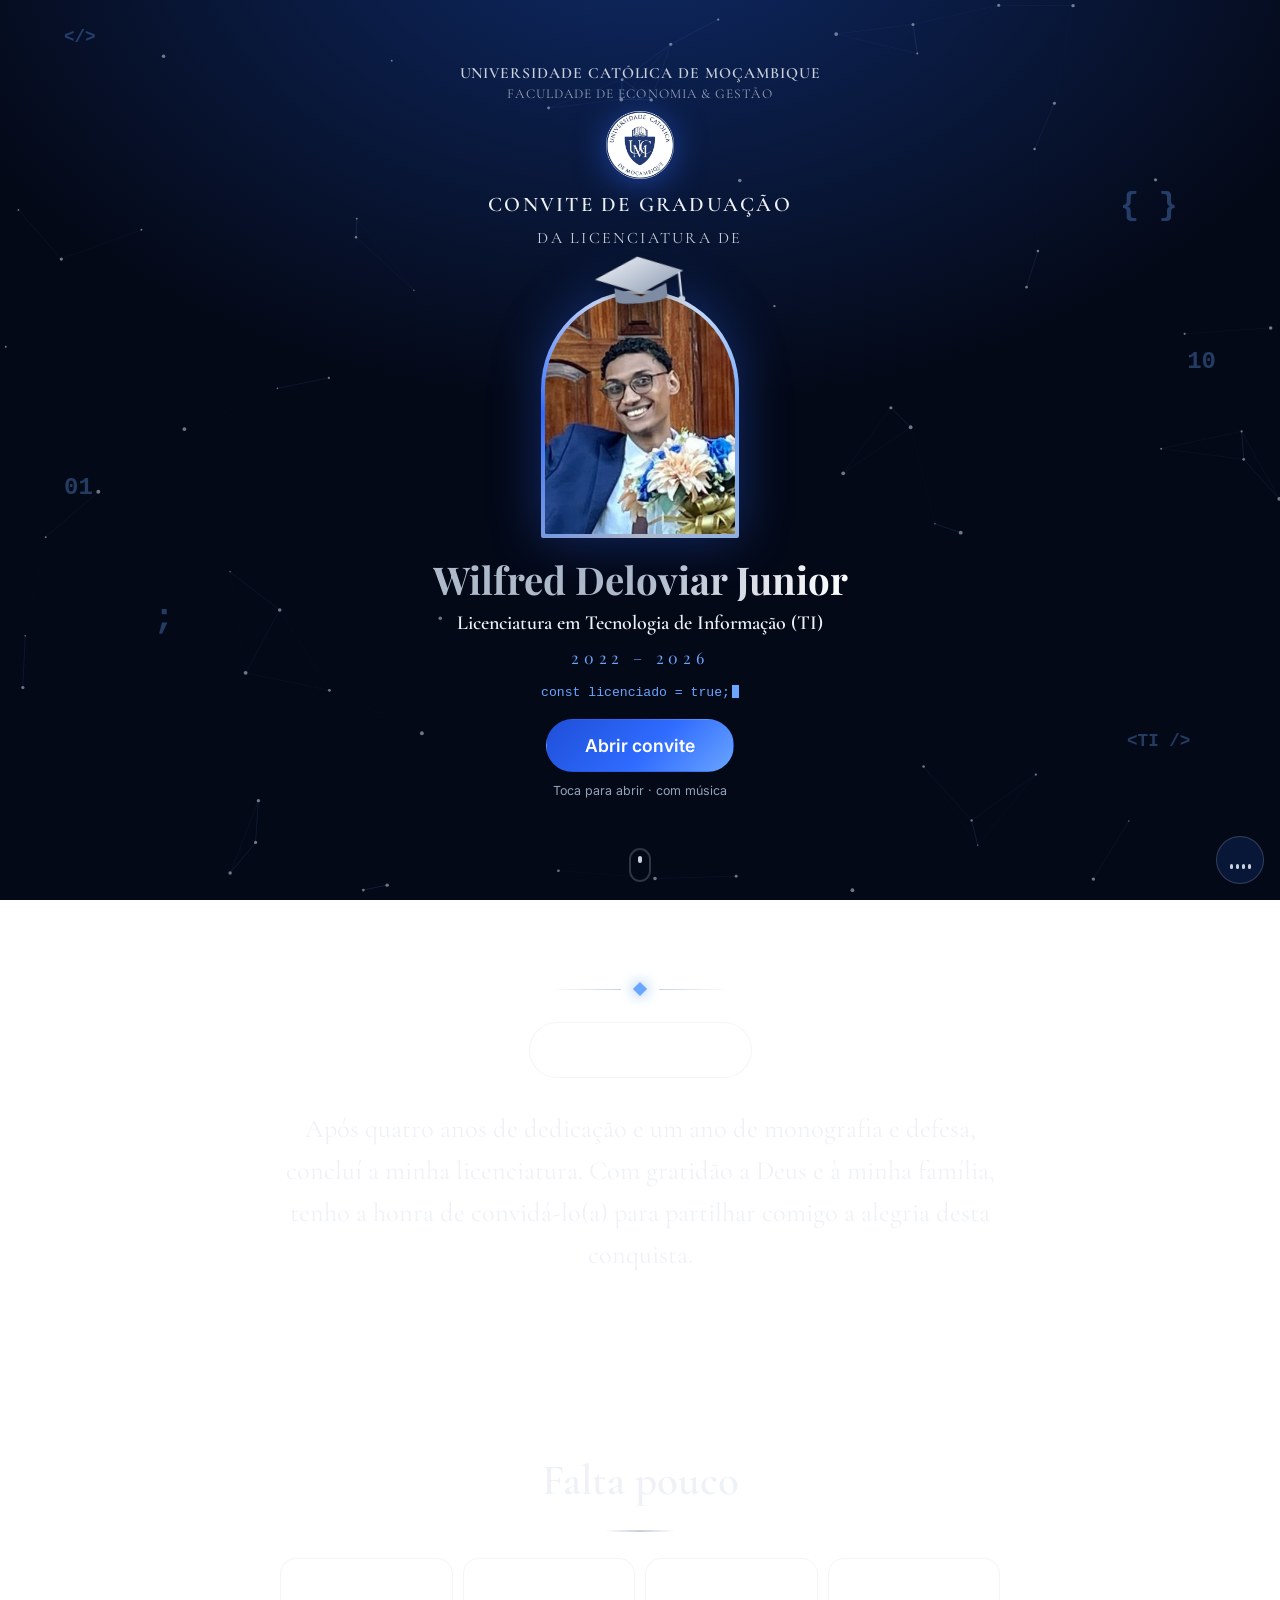
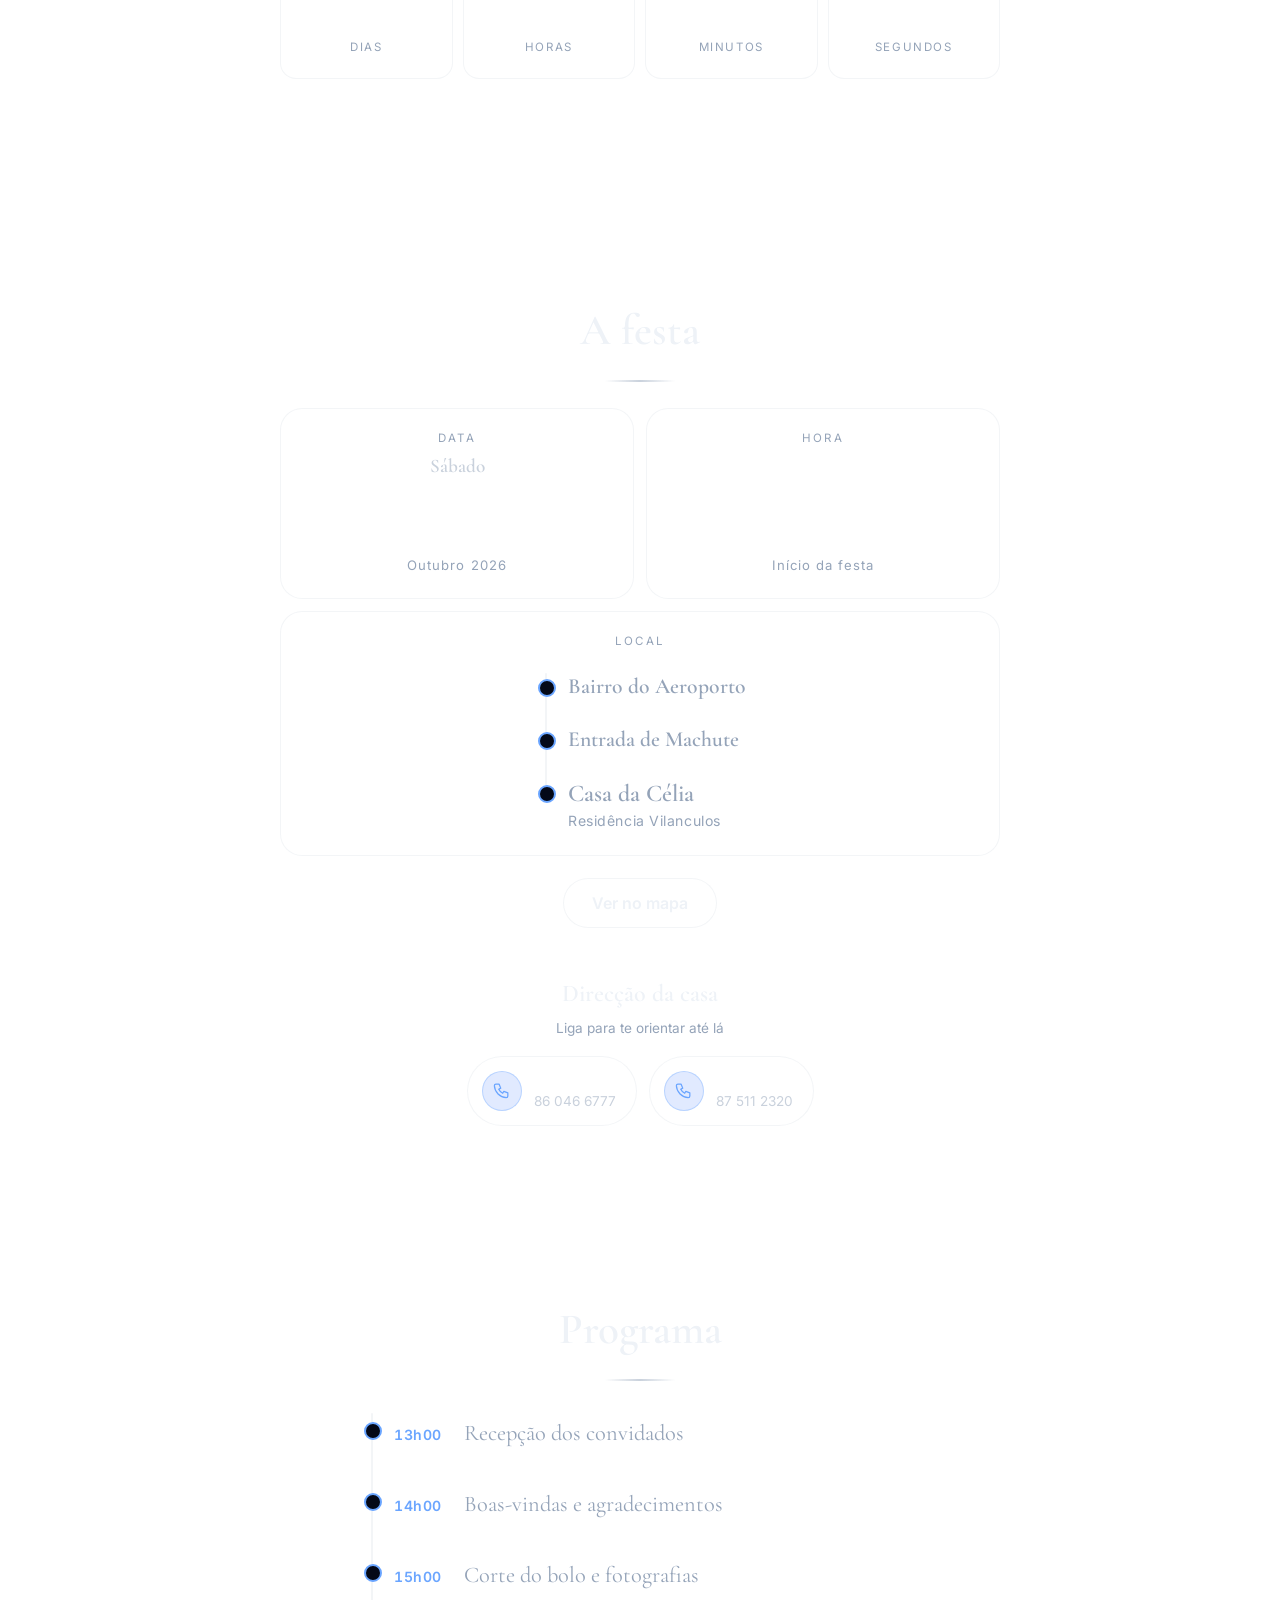
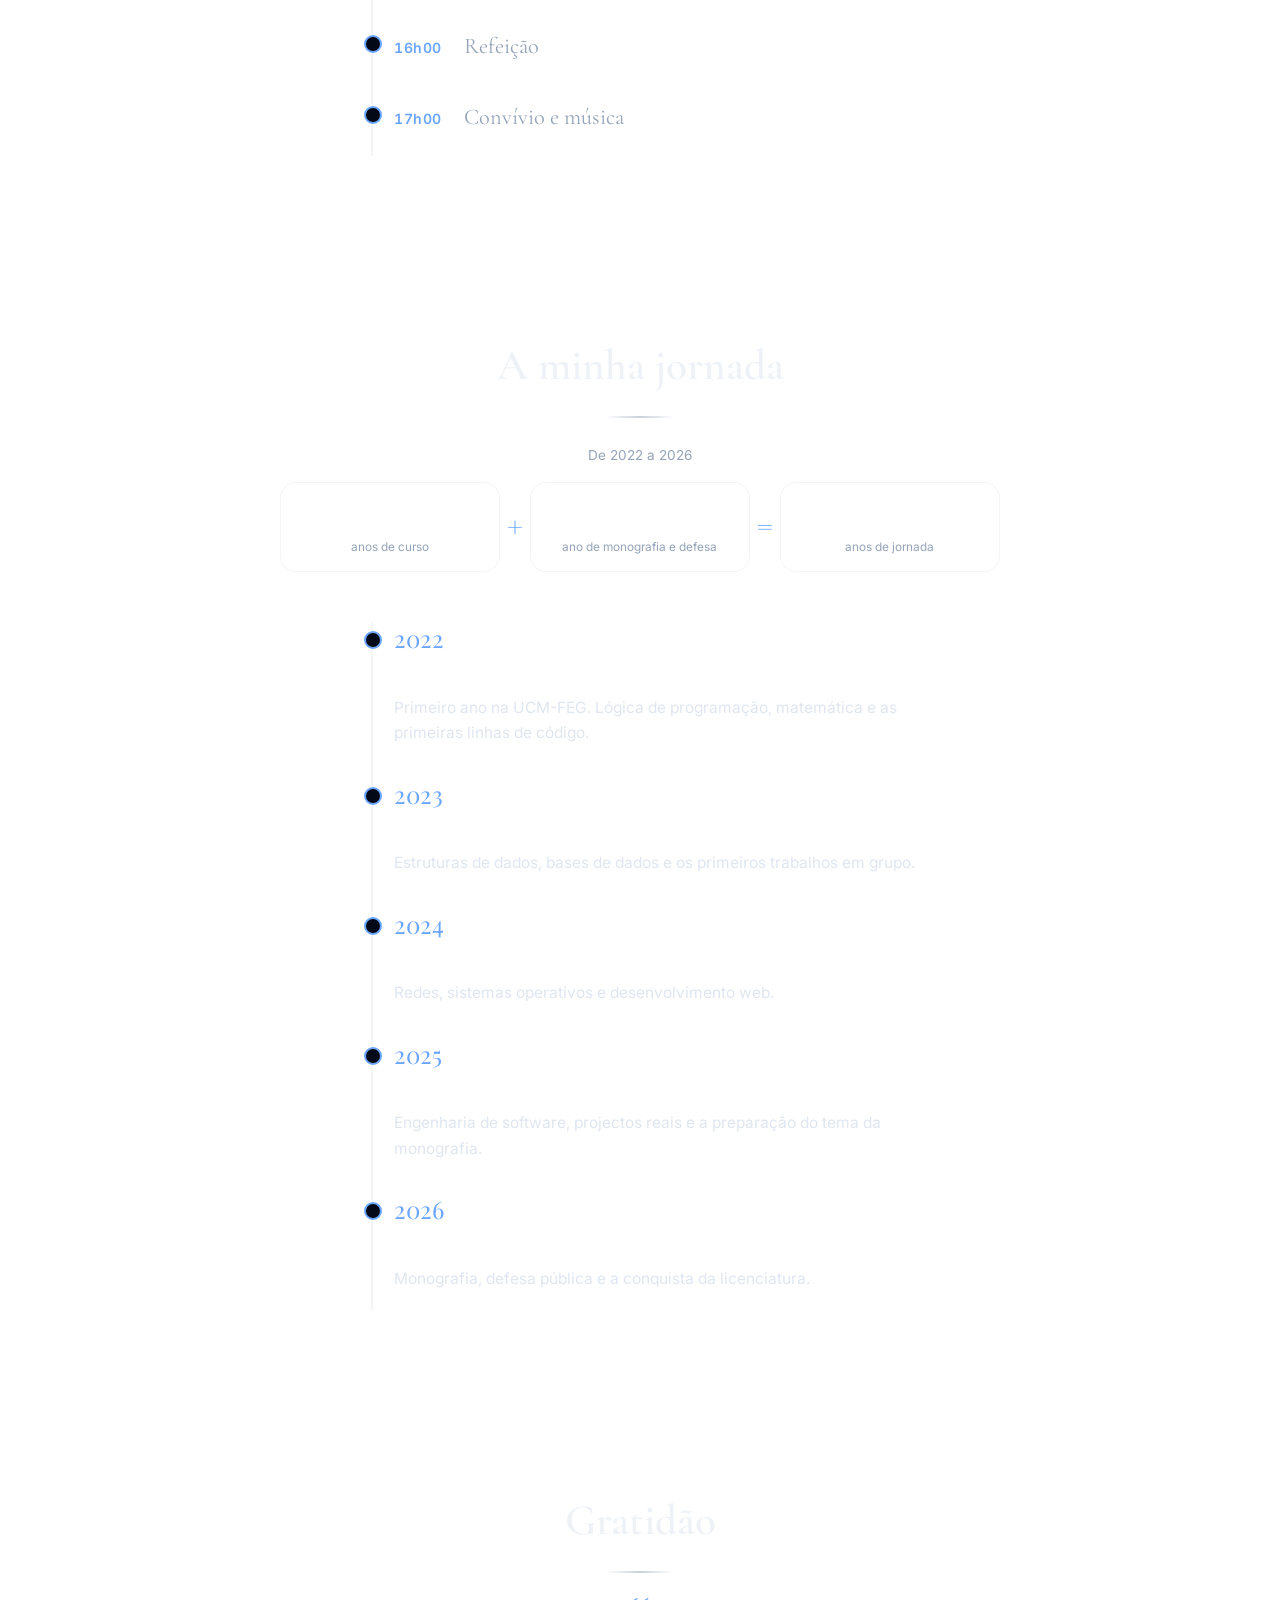
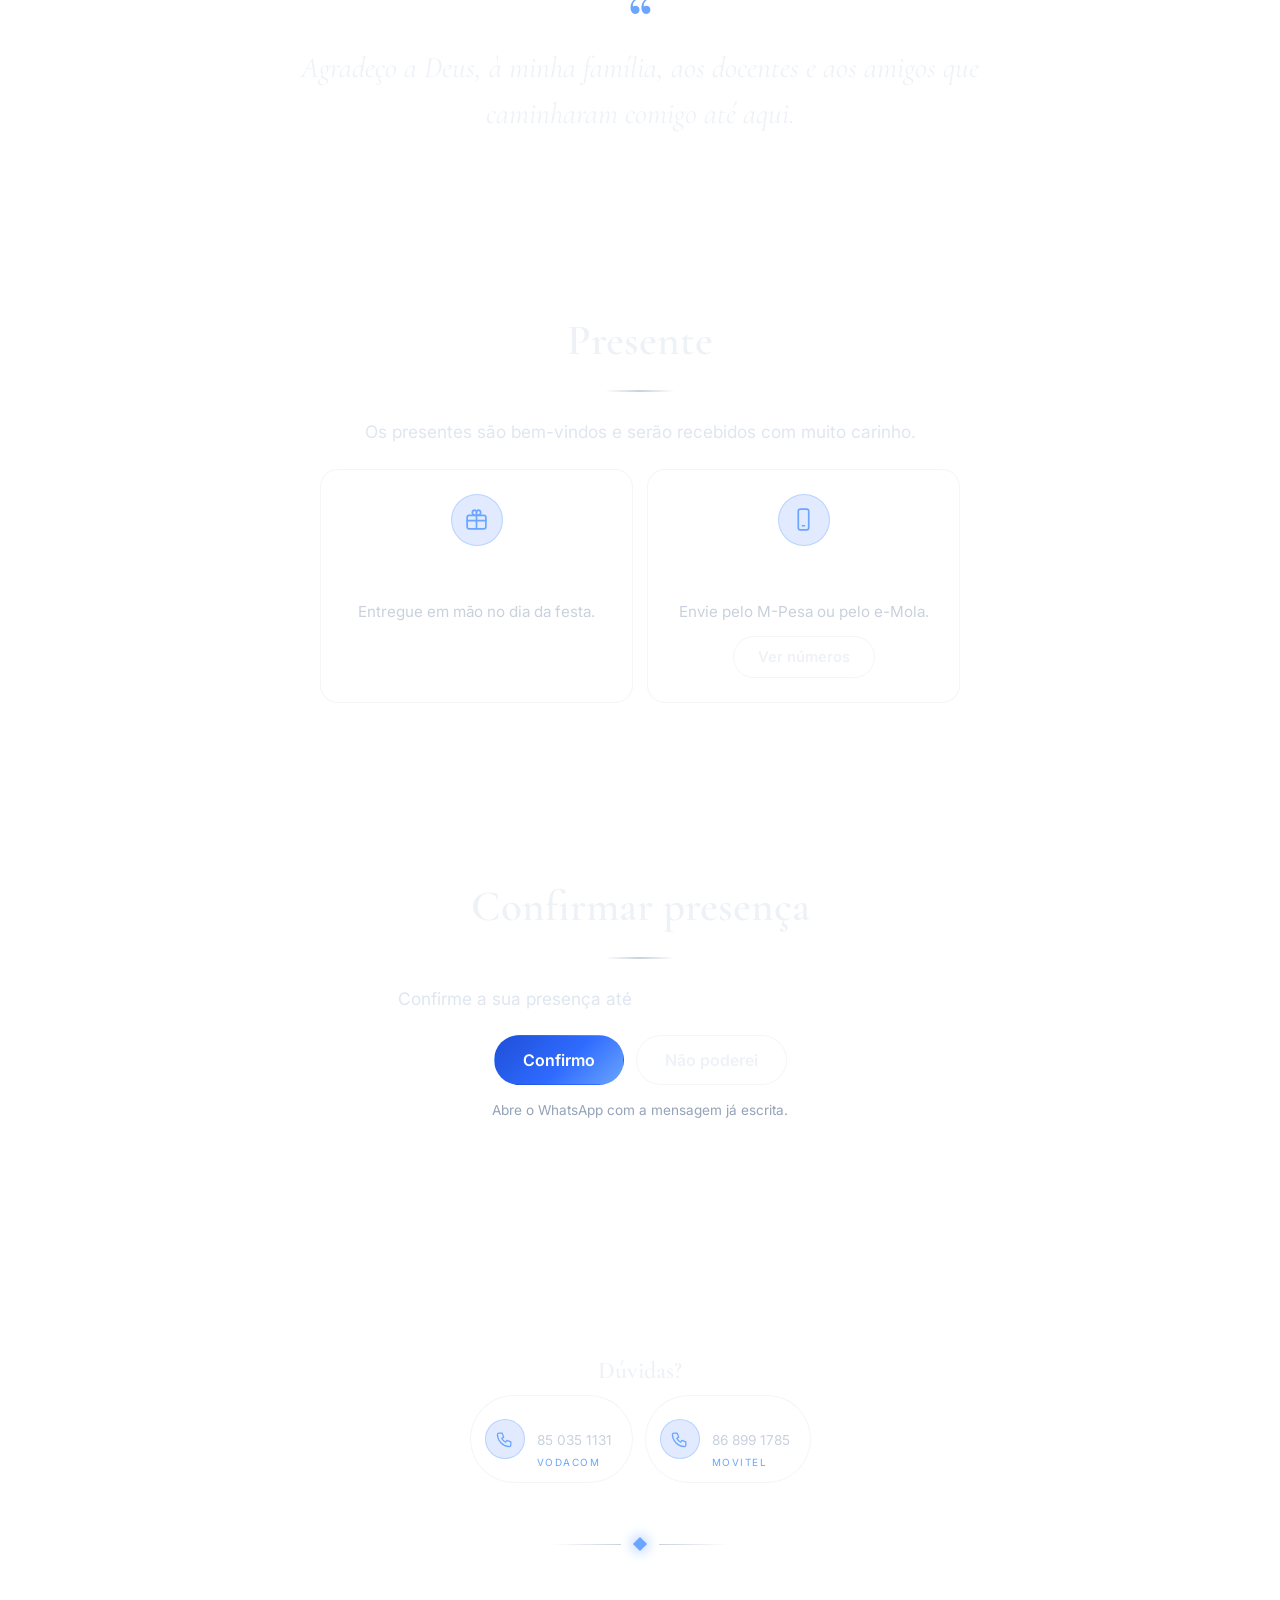
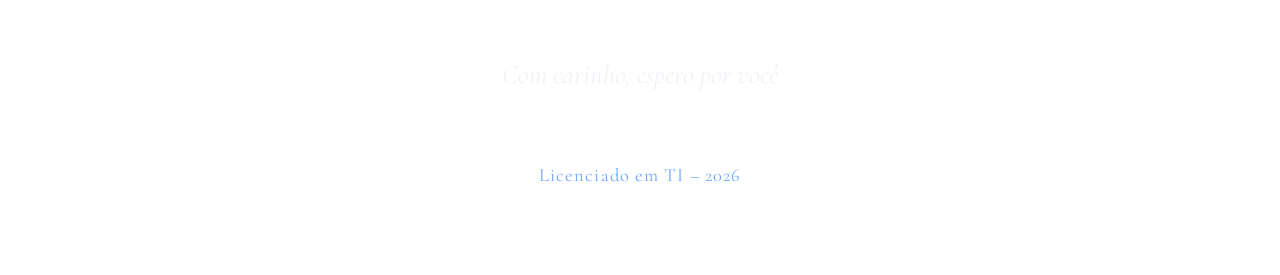
==== commit 1d4bd312: "Colocar a localizacao correta e retirar a seccao guardar a data" ====
--- a/index.html
+++ b/index.html
@@ -123,14 +123,7 @@
     </div>
 
     <div class="acoes reveal" style="--d:.1s;margin-top:22px">
-      <a class="btn" id="mapaBtn" target="_blank" rel="noopener">Ver no Google Maps</a>
-    </div>
-
-    <h3 class="sub reveal">Guardar a data</h3>
-    <p class="mini reveal" id="lembreteTexto"></p>
-    <div class="acoes reveal">
-      <button class="btn primary" id="btnCal" type="button"><span>Guardar no calendário</span></button>
-      <a class="btn" id="btnGcal" target="_blank" rel="noopener">Google Calendar</a>
+      <a class="btn" id="mapaBtn">Ver no mapa</a>
     </div>
 
     <h3 class="sub reveal">Direcção da casa</h3>
